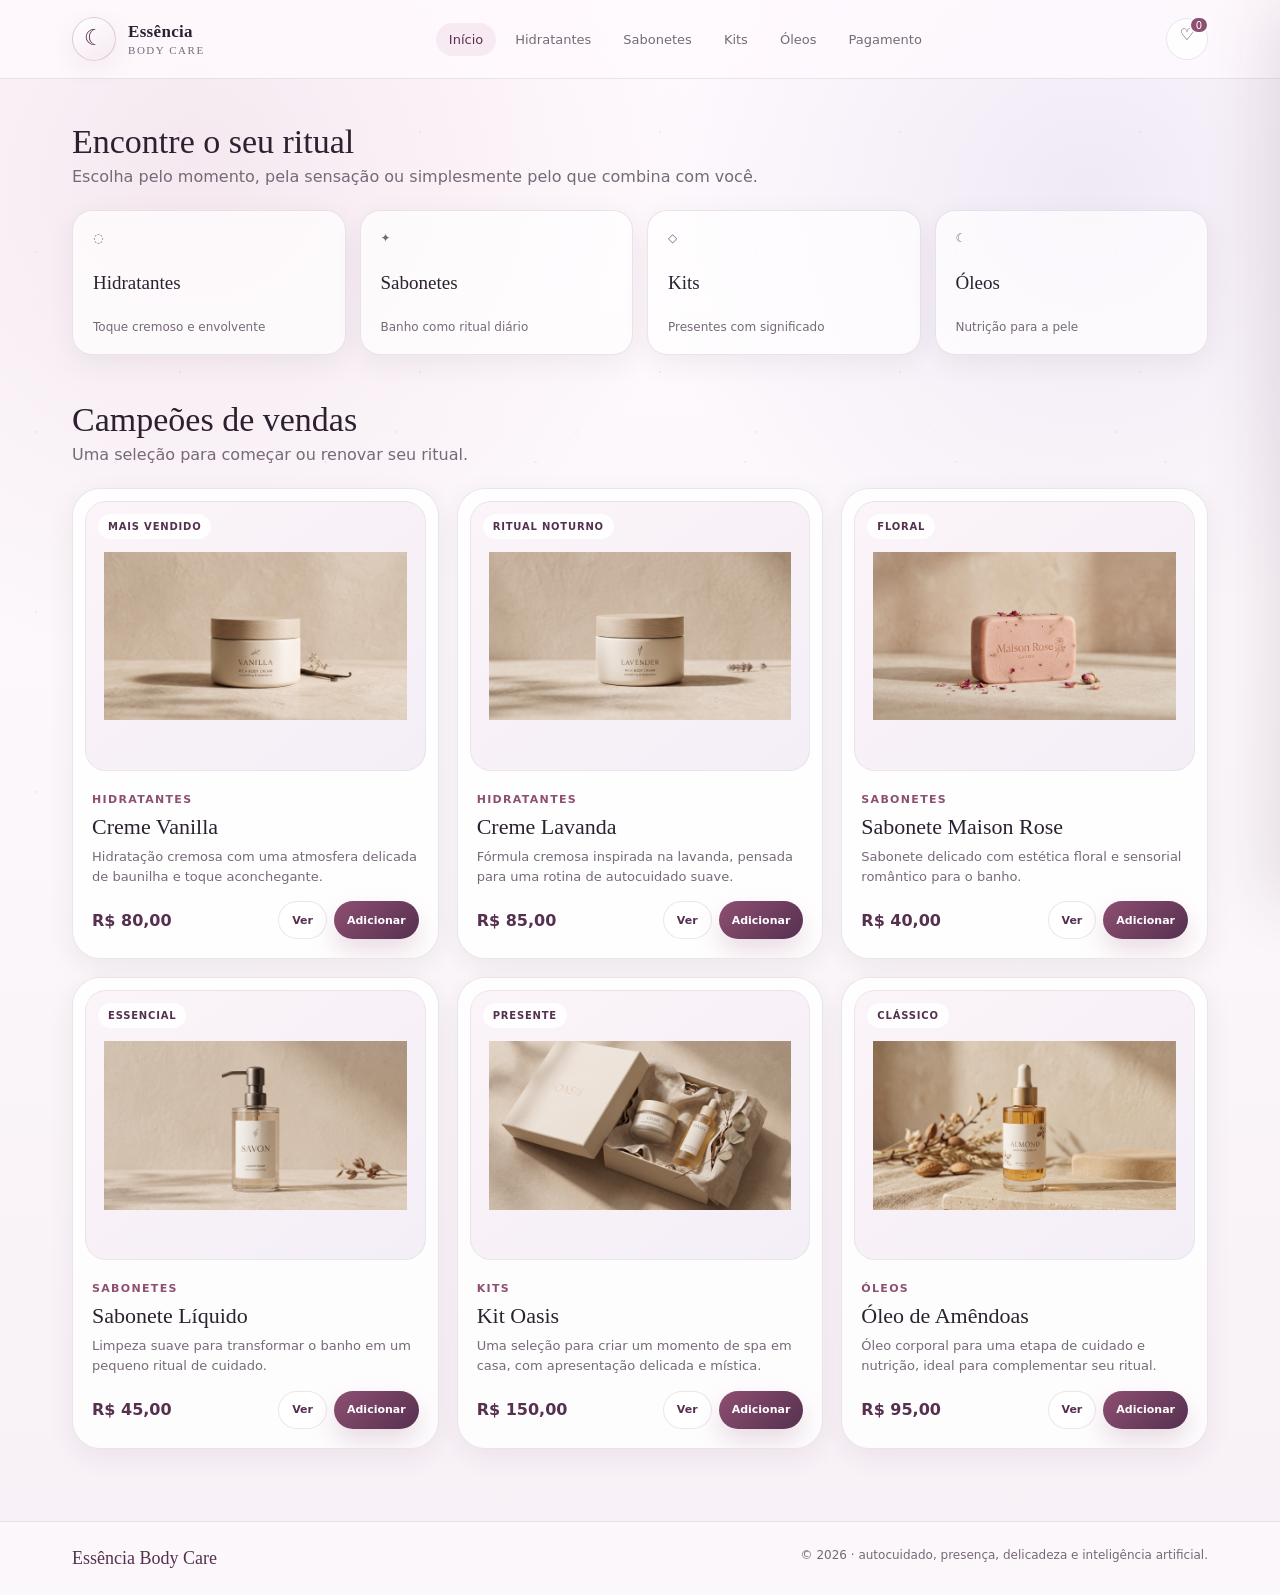
==== index.html @ bad90741 "Primeiro commit" ====
<!DOCTYPE html>
<html lang="pt-BR">
<head>
  <meta charset="UTF-8">
  <meta name="viewport" content="width=device-width, initial-scale=1.0">
  <meta name="description" content="Essência Body Care — cosméticos e rituais de autocuidado com estética feminina e mística.">
  <title>Essência Body Care — Autocuidado com essência</title>
  <link rel="stylesheet" href="css/style.css">
</head>
<body data-category="Todos">
  <header class="topbar">
    <div class="header-inner">
      <a class="brand" href="index.html" aria-label="Essência Body Care — Início">
        <span class="brand-mark" aria-hidden="true"></span>
        <span class="brand-text"><strong>Essência</strong><span>Body Care</span></span>
      </a>
      <nav class="nav" aria-label="Navegação principal">
        <a class="active" href="index.html">Início</a>
        <a href="html/Hidratantes.html">Hidratantes</a>
        <a href="html/Sabonetes.html">Sabonetes</a>
        <a href="html/Kits.html">Kits</a>
        <a href="html/Oleos.html">Óleos</a>
        <a href="html/DadosPagamento.html">Pagamento</a>
      </nav>

      <div class="header-actions">
        <button class="icon-btn" type="button" data-open-cart aria-label="Abrir carrinho" title="Carrinho">
          ♡<span class="cart-count" data-cart-count>0</span>
        </button>
      </div>
    </div>
  </header>

  <main>
    <section id="colecao" >
      <div class="section-heading">
        <div><h2>Encontre o seu ritual</h2><p>Escolha pelo momento, pela sensação ou simplesmente pelo que combina com você.</p></div>
      </div>
      <div class="category-grid">
        <a class="category-card" href="html/Hidratantes.html"><span class="category-icon">◌</span><strong>Hidratantes</strong><span>Toque cremoso e envolvente</span></a>
        <a class="category-card" href="html/Sabonetes.html"><span class="category-icon">✦</span><strong>Sabonetes</strong><span>Banho como ritual diário</span></a>
        <a class="category-card" href="html/Kits.html"><span class="category-icon">◇</span><strong>Kits</strong><span>Presentes com significado</span></a>
        <a class="category-card" href="html/Oleos.html"><span class="category-icon">☾</span><strong>Óleos</strong><span>Nutrição para a pele</span></a>
      </div>
    </section>
    <section>
      <div class="section-heading">
        <div><h2>Campeões de vendas</h2><p>Uma seleção para começar ou renovar seu ritual.</p></div>
      </div>
      <div class="grid" data-product-grid></div>
    </section>
  </main>

  <div class="overlay" data-overlay></div>
  <aside class="cart-drawer" data-cart-drawer aria-label="Carrinho">
    <div class="cart-head"><h2>Seu carrinho</h2><button class="icon-btn" data-close-cart type="button" aria-label="Fechar carrinho">×</button></div>
    <div class="cart-list" data-cart-list></div>
    <div class="cart-foot">
      <div class="order-total"><span>Total</span><span data-cart-total>R$ 0,00</span></div>
      <a href="html/DadosPagamento.html" class="btn full" style="margin-top:12px">Ir para pagamento</a>
    </div>
  </aside>

  <div class="toast" data-toast role="status" aria-live="polite"></div>

  <footer>
    <div class="footer-inner"><span class="footer-brand">Essência Body Care</span><span>© 2026 · autocuidado, presença, delicadeza e inteligência artificial.</span></div>
  </footer>
  <script src="js/common.js"></script>
</body>
</html>
---- css/style.css ----
/* =========================================================
   ESSÊNCIA BODY CARE — DESIGN SYSTEM
   Estética: feminina + minimalista + mística
   Sem frameworks externos: ideal para GitHub Pages.
   ========================================================= */

:root {
  --bg: #fbf7fa;
  --surface: rgba(255, 255, 255, 0.82);
  --surface-solid: #ffffff;
  --ink: #2c2130;
  --muted: #766978;
  --line: rgba(95, 63, 93, 0.13);
  --rose: #b56f91;
  --rose-deep: #8d4f72;
  --lavender: #9c8ac8;
  --plum: #56304f;
  --gold: #cda772;
  --cream: #fff9f0;
  --shadow: 0 18px 50px rgba(74, 41, 66, 0.09);
  --shadow-soft: 0 8px 28px rgba(74, 41, 66, 0.07);
  --radius-lg: 28px;
  --radius-md: 20px;
  --radius-sm: 14px;
  --max: 1180px;
}

* {
  box-sizing: border-box;
}
html {
  scroll-behavior: smooth;
}
body {
  margin: 0;
  font-family:
    Inter,
    ui-sans-serif,
    system-ui,
    -apple-system,
    BlinkMacSystemFont,
    "Segoe UI",
    sans-serif;
  color: var(--ink);
  background:
    radial-gradient(
      circle at 15% 10%,
      rgba(181, 111, 145, 0.12),
      transparent 28%
    ),
    radial-gradient(
      circle at 85% 12%,
      rgba(156, 138, 200, 0.14),
      transparent 25%
    ),
    linear-gradient(180deg, #fffafe 0%, var(--bg) 52%, #f8f0f6 100%);
  min-height: 100vh;
}

body::before {
  content: "";
  position: fixed;
  inset: 0;
  pointer-events: none;
  opacity: 0.32;
  background-image:
    radial-gradient(
      circle at 20% 40%,
      rgba(205, 167, 114, 0.45) 0 1px,
      transparent 1.5px
    ),
    radial-gradient(
      circle at 75% 55%,
      rgba(181, 111, 145, 0.33) 0 1px,
      transparent 1.5px
    ),
    radial-gradient(
      circle at 55% 20%,
      rgba(156, 138, 200, 0.32) 0 1px,
      transparent 1.5px
    );
  background-size:
    180px 180px,
    240px 240px,
    210px 210px;
  z-index: -1;
}

a {
  color: inherit;
  text-decoration: none;
}
button,
input,
select {
  font: inherit;
}

/* ---------- Topbar / Header ---------- */
.topbar {
  position: sticky;
  top: 0;
  z-index: 30;
  backdrop-filter: blur(18px);
  background: rgba(255, 250, 254, 0.78);
  border-bottom: 1px solid var(--line);
}

.header-inner {
  max-width: var(--max);
  margin: auto;
  min-height: 78px;
  padding: 14px 22px;
  display: grid;
  grid-template-columns: auto 1fr auto;
  align-items: center;
  gap: 24px;
}

.brand {
  display: inline-flex;
  align-items: center;
  gap: 12px;
  font-family: Georgia, "Times New Roman", serif;
  letter-spacing: 0.02em;
}

.brand-mark {
  width: 44px;
  height: 44px;
  border: 1px solid rgba(141, 79, 114, 0.25);
  border-radius: 50%;
  position: relative;
  display: grid;
  place-items: center;
  background: linear-gradient(145deg, #fff, #f6e9f2);
  box-shadow: var(--shadow-soft);
}

.brand-mark::before {
  content: "☾";
  font-size: 22px;
  color: var(--plum);
  transform: translateY(-1px);
}

.brand-text strong {
  display: block;
  font-size: 17px;
}
.brand-text span {
  display: block;
  color: var(--muted);
  font-size: 11px;
  letter-spacing: 0.14em;
  text-transform: uppercase;
  margin-top: 2px;
}

.nav {
  display: flex;
  justify-content: center;
  gap: 6px;
  flex-wrap: wrap;
}

.nav a {
  padding: 9px 13px;
  border-radius: 999px;
  color: var(--muted);
  font-size: 13px;
  transition: 0.2s ease;
}
.nav a:hover,
.nav a.active {
  color: var(--plum);
  background: rgba(181, 111, 145, 0.1);
}

.header-actions {
  display: flex;
  gap: 9px;
  align-items: center;
}
.icon-btn {
  width: 42px;
  height: 42px;
  border: 1px solid var(--line);
  background: rgba(255, 255, 255, 0.75);
  border-radius: 50%;
  display: inline-grid;
  place-items: center;
  cursor: pointer;
  color: var(--plum);
  transition: 0.2s ease;
}
.icon-btn:hover {
  transform: translateY(-2px);
  box-shadow: var(--shadow-soft);
}

.cart-count {
  position: absolute;
  margin: -28px 0 0 24px;
  min-width: 18px;
  height: 18px;
  padding: 0 5px;
  border-radius: 999px;
  background: var(--rose-deep);
  color: white;
  font-size: 10px;
  display: grid;
  place-items: center;
  border: 2px solid #fffafe;
}

/* ---------- Main shell ---------- */
main {
  max-width: var(--max);
  margin: auto;
  padding: 34px 22px 72px;
}
.section-heading {
  display: flex;
  justify-content: space-between;
  align-items: end;
  gap: 18px;
  margin: 10px 0 24px;
}
.section-heading h2,
.page-heading h1 {
  margin: 0;
  font-family: Georgia, "Times New Roman", serif;
  font-weight: 500;
}
.section-heading h2 {
  font-size: clamp(25px, 4vw, 34px);
}
.section-heading p,
.page-heading p {
  color: var(--muted);
  margin: 6px 0 0;
}

/* ---------- Hero ---------- */
.hero {
  position: relative;
  overflow: hidden;
  min-height: 430px;
  border-radius: 34px;
  background:
    radial-gradient(
      circle at 85% 25%,
      rgba(205, 167, 114, 0.36),
      transparent 18%
    ),
    radial-gradient(
      circle at 72% 75%,
      rgba(156, 138, 200, 0.38),
      transparent 24%
    ),
    linear-gradient(135deg, #f7e9f2 0%, #eee6f6 55%, #fff6ee 100%);
  border: 1px solid rgba(95, 63, 93, 0.11);
  box-shadow: var(--shadow);
  display: grid;
  grid-template-columns: 1.25fr 0.75fr;
  align-items: center;
  padding: 54px;
}

.hero::before {
  content: "";
  position: absolute;
  width: 320px;
  height: 320px;
  right: -45px;
  top: -85px;
  border-radius: 50%;
  border: 1px solid rgba(86, 48, 79, 0.12);
  box-shadow:
    0 0 0 22px rgba(255, 255, 255, 0.16),
    0 0 0 44px rgba(255, 255, 255, 0.1);
}

.hero::after {
  content: "✦  ✧  ✦";
  position: absolute;
  right: 52px;
  top: 44px;
  color: var(--gold);
  letter-spacing: 18px;
  font-size: 16px;
}

.hero-copy {
  position: relative;
  z-index: 2;
  max-width: 580px;
}
.eyebrow {
  display: inline-flex;
  align-items: center;
  gap: 8px;
  text-transform: uppercase;
  letter-spacing: 0.18em;
  font-size: 10px;
  font-weight: 700;
  color: var(--rose-deep);
  margin-bottom: 16px;
}
.eyebrow::before {
  content: "";
  width: 25px;
  height: 1px;
  background: currentColor;
}
.hero h1 {
  margin: 0;
  font-family: Georgia, "Times New Roman", serif;
  font-size: clamp(38px, 6vw, 64px);
  line-height: 0.98;
  font-weight: 500;
}
.hero h1 em {
  color: var(--rose-deep);
  font-style: normal;
}
.hero p {
  max-width: 520px;
  font-size: 16px;
  line-height: 1.75;
  color: #635466;
  margin: 20px 0 28px;
}
.hero-actions {
  display: flex;
  gap: 10px;
  flex-wrap: wrap;
}

.hero-art {
  position: relative;
  min-height: 310px;
}
.orb {
  width: 250px;
  height: 250px;
  border-radius: 50%;
  position: absolute;
  top: 35px;
  right: 40px;
  background: radial-gradient(
    circle at 33% 30%,
    rgba(255, 255, 255, 0.95),
    rgba(255, 255, 255, 0.5) 38%,
    rgba(181, 111, 145, 0.24) 76%,
    rgba(86, 48, 79, 0.14) 100%
  );
  border: 1px solid rgba(86, 48, 79, 0.1);
  box-shadow:
    inset -25px -30px 50px rgba(141, 79, 114, 0.1),
    0 20px 70px rgba(86, 48, 79, 0.1);
}
.orb::before {
  content: "☾";
  position: absolute;
  right: 35px;
  top: 26px;
  font-size: 72px;
  color: rgba(86, 48, 79, 0.2);
}
.orb::after {
  content: "✦";
  position: absolute;
  left: 48px;
  bottom: 34px;
  font-size: 26px;
  color: rgba(205, 167, 114, 0.85);
}

/* ---------- Pills / Buttons ---------- */
.btn {
  border: 0;
  cursor: pointer;
  display: inline-flex;
  justify-content: center;
  align-items: center;
  gap: 9px;
  min-height: 44px;
  padding: 0 18px;
  border-radius: 999px;
  background: linear-gradient(135deg, var(--rose-deep), var(--plum));
  color: #fff;
  font-weight: 700;
  font-size: 13px;
  box-shadow: 0 12px 26px rgba(141, 79, 114, 0.2);
  transition:
    transform 0.2s ease,
    box-shadow 0.2s ease,
    opacity 0.2s ease;
}
.btn:hover {
  transform: translateY(-2px);
  box-shadow: 0 16px 30px rgba(141, 79, 114, 0.26);
}
.btn.secondary {
  color: var(--plum);
  background: rgba(255, 255, 255, 0.7);
  border: 1px solid var(--line);
  box-shadow: none;
}
.btn.full {
  width: 100%;
}

/* ---------- Categories ---------- */
.category-grid {
  display: grid;
  grid-template-columns: repeat(4, 1fr);
  gap: 14px;
  margin: 0 0 46px;
}
.category-card {
  min-height: 145px;
  padding: 20px;
  border-radius: var(--radius-md);
  border: 1px solid var(--line);
  background: rgba(255, 255, 255, 0.68);
  box-shadow: var(--shadow-soft);
  display: flex;
  flex-direction: column;
  justify-content: space-between;
  transition: 0.25s ease;
}
.category-card:hover {
  transform: translateY(-4px);
  box-shadow: var(--shadow);
}
.category-icon {
  font-size: 27px;
  color: var(--rose-deep);
}
.category-card strong {
  font-family: Georgia, "Times New Roman", serif;
  font-size: 19px;
  font-weight: 500;
}
.category-card span {
  color: var(--muted);
  font-size: 12px;
}

/* ---------- Product catalog ---------- */
.toolbar {
  display: grid;
  grid-template-columns: 1fr auto auto;
  gap: 10px;
  margin: 18px 0 24px;
}
.search {
  position: relative;
}
.search input,
.field input,
.field select {
  width: 100%;
  border: 1px solid var(--line);
  outline: 0;
  background: rgba(255, 255, 255, 0.82);
  color: var(--ink);
  border-radius: 999px;
  min-height: 46px;
  padding: 0 16px;
  box-shadow: 0 4px 18px rgba(74, 41, 66, 0.04);
}
.search input {
  padding-left: 44px;
}
.search::before {
  content: "⌕";
  position: absolute;
  left: 17px;
  top: 50%;
  transform: translateY(-53%);
  color: var(--rose-deep);
  font-size: 22px;
  z-index: 1;
}

.filter-pills {
  display: flex;
  gap: 7px;
  flex-wrap: wrap;
  margin-bottom: 22px;
}
.filter-pill {
  border: 1px solid var(--line);
  background: rgba(255, 255, 255, 0.7);
  color: var(--muted);
  padding: 9px 13px;
  border-radius: 999px;
  cursor: pointer;
  font-size: 12px;
}
.filter-pill.active {
  background: rgba(181, 111, 145, 0.13);
  color: var(--plum);
  border-color: rgba(141, 79, 114, 0.25);
}

.grid {
  display: grid;
  grid-template-columns: repeat(3, 1fr);
  gap: 18px;
}
.card {
  position: relative;
  overflow: hidden;
  background: rgba(255, 255, 255, 0.84);
  border: 1px solid var(--line);
  border-radius: var(--radius-lg);
  box-shadow: var(--shadow-soft);
  padding: 12px;
  display: flex;
  flex-direction: column;
  transition: 0.25s ease;
}
.card:hover {
  transform: translateY(-5px);
  box-shadow: var(--shadow);
}
.card-media {
  position: relative;
  height: 270px;
  border-radius: 21px;
  overflow: hidden;
  background: linear-gradient(145deg, #fbf4f8, #f4eef7);
  border: 1px solid rgba(95, 63, 93, 0.08);
  display: flex;
  align-items: center;
  justify-content: center;
}
.card-media img {
  width: 100%;
  height: 100%;
  object-fit: contain; /* Não corta a imagem: mostra o produto inteiro. */
  padding: 18px;
  transition: transform 0.35s ease;
}
.card:hover .card-media img {
  transform: scale(1.03);
}
.card-badge {
  position: absolute;
  left: 12px;
  top: 12px;
  z-index: 2;
  padding: 7px 10px;
  border-radius: 999px;
  color: var(--plum);
  background: rgba(255, 255, 255, 0.88);
  backdrop-filter: blur(8px);
  font-size: 10px;
  font-weight: 800;
  letter-spacing: 0.08em;
  text-transform: uppercase;
}
.card-body {
  padding: 17px 7px 7px;
}
.card-category {
  color: var(--rose-deep);
  font-size: 11px;
  text-transform: uppercase;
  letter-spacing: 0.12em;
  font-weight: 800;
}
.card h3 {
  margin: 7px 0 7px;
  font:
    500 22px Georgia,
    "Times New Roman",
    serif;
}
.card p {
  margin: 0 0 14px;
  color: var(--muted);
  font-size: 13px;
  min-height: 38px;
  line-height: 1.55;
}
.card-bottom {
  display: flex;
  align-items: center;
  justify-content: space-between;
  gap: 10px;
}
.price {
  font-weight: 800;
  color: var(--plum);
  font-size: 16px;
}
.card-actions {
  display: flex;
  gap: 7px;
}
.mini-btn {
  min-height: 38px;
  padding: 0 13px;
  font-size: 11px;
}

/* ---------- Generic page heading ---------- */
.page-heading {
  padding: 16px 0 6px;
}
.page-heading h1 {
  font-size: clamp(34px, 5vw, 48px);
}

/* ---------- Product details ---------- */
.product-detail {
  display: grid;
  grid-template-columns: 1.05fr 0.95fr;
  gap: 30px;
  align-items: start;
}
.product-gallery {
  border: 1px solid var(--line);
  border-radius: 30px;
  background: rgba(255, 255, 255, 0.76);
  box-shadow: var(--shadow);
  min-height: 580px;
  display: grid;
  place-items: center;
  padding: 25px;
}
.product-gallery img {
  width: 100%;
  height: 520px;
  object-fit: contain;
}
.product-info {
  padding: 14px 6px;
}
.product-info .category {
  color: var(--rose-deep);
  font-size: 11px;
  letter-spacing: 0.13em;
  text-transform: uppercase;
  font-weight: 800;
}
.product-info h1 {
  margin: 8px 0 10px;
  font:
    500 clamp(36px, 5vw, 54px) Georgia,
    "Times New Roman",
    serif;
}
.product-info .description {
  color: var(--muted);
  line-height: 1.75;
  max-width: 570px;
}
.detail-price {
  margin: 20px 0;
  font-size: 28px;
  font-weight: 800;
  color: var(--plum);
}
.detail-card {
  border-top: 1px solid var(--line);
  border-bottom: 1px solid var(--line);
  padding: 18px 0;
  margin: 20px 0;
}
.detail-card div {
  display: flex;
  justify-content: space-between;
  padding: 7px 0;
  color: var(--muted);
  font-size: 13px;
}
.detail-card strong {
  color: var(--ink);
}

/* ---------- Checkout ---------- */
.checkout {
  display: grid;
  grid-template-columns: 1fr 360px;
  gap: 24px;
  align-items: start;
}
.panel {
  background: rgba(255, 255, 255, 0.8);
  border: 1px solid var(--line);
  border-radius: 26px;
  box-shadow: var(--shadow-soft);
  padding: 22px;
}
.panel h3 {
  margin: 0 0 18px;
  font:
    500 24px Georgia,
    "Times New Roman",
    serif;
}
.form-grid {
  display: grid;
  grid-template-columns: repeat(2, 1fr);
  gap: 13px;
}
.field {
  margin-bottom: 13px;
}
.field.full {
  grid-column: 1 / -1;
}
.field label {
  display: block;
  font-size: 11px;
  font-weight: 800;
  letter-spacing: 0.08em;
  text-transform: uppercase;
  margin: 0 0 7px;
  color: var(--muted);
}
.field input,
.field select {
  border-radius: 14px;
  padding: 0 13px;
}
.order-row {
  display: flex;
  justify-content: space-between;
  gap: 12px;
  color: var(--muted);
  font-size: 13px;
  padding: 7px 0;
}
.order-total {
  border-top: 1px solid var(--line);
  margin-top: 9px;
  padding-top: 15px;
  display: flex;
  justify-content: space-between;
  font-weight: 800;
  color: var(--plum);
  font-size: 19px;
}
.notice {
  margin-top: 12px;
  padding: 11px 13px;
  border-radius: 13px;
  background: rgba(205, 167, 114, 0.1);
  color: #765e3c;
  font-size: 12px;
  line-height: 1.55;
}

/* ---------- Cart drawer ---------- */
.overlay {
  position: fixed;
  inset: 0;
  background: rgba(49, 28, 45, 0.34);
  opacity: 0;
  pointer-events: none;
  transition: 0.25s ease;
  z-index: 49;
}
.overlay.open {
  opacity: 1;
  pointer-events: auto;
}
.cart-drawer {
  position: fixed;
  right: 0;
  top: 0;
  height: 100%;
  width: min(410px, 94vw);
  z-index: 50;
  background: #fffafd;
  border-left: 1px solid var(--line);
  box-shadow: -20px 0 60px rgba(74, 41, 66, 0.13);
  transform: translateX(102%);
  transition: transform 0.28s ease;
  display: flex;
  flex-direction: column;
}
.cart-drawer.open {
  transform: translateX(0);
}
.cart-head {
  padding: 20px;
  display: flex;
  justify-content: space-between;
  align-items: center;
  border-bottom: 1px solid var(--line);
}
.cart-head h2 {
  margin: 0;
  font:
    500 25px Georgia,
    "Times New Roman",
    serif;
}
.cart-list {
  flex: 1;
  overflow: auto;
  padding: 14px 18px;
}
.cart-item {
  display: grid;
  grid-template-columns: 64px 1fr auto;
  gap: 12px;
  align-items: center;
  padding: 11px 0;
  border-bottom: 1px solid var(--line);
}
.cart-item img {
  width: 64px;
  height: 64px;
  border-radius: 12px;
  object-fit: contain;
  background: #f8f0f5;
  padding: 5px;
}
.cart-item strong {
  display: block;
  font-size: 13px;
  margin-bottom: 4px;
}
.cart-item span {
  color: var(--muted);
  font-size: 11px;
}
.qty {
  display: inline-flex;
  align-items: center;
  border: 1px solid var(--line);
  border-radius: 999px;
  margin-top: 7px;
  overflow: hidden;
}
.qty button {
  width: 28px;
  height: 28px;
  border: 0;
  background: transparent;
  cursor: pointer;
  color: var(--plum);
}
.qty b {
  font-size: 11px;
  min-width: 24px;
  text-align: center;
}
.cart-foot {
  padding: 16px 18px 20px;
  border-top: 1px solid var(--line);
}
.empty {
  padding: 56px 15px;
  text-align: center;
  color: var(--muted);
}
.empty strong {
  display: block;
  font:
    500 25px Georgia,
    "Times New Roman",
    serif;
  color: var(--plum);
  margin-bottom: 7px;
}

/* ---------- Toast ---------- */
.toast {
  position: fixed;
  left: 50%;
  bottom: 22px;
  transform: translate(-50%, 20px);
  z-index: 70;
  background: var(--plum);
  color: #fff;
  padding: 12px 16px;
  border-radius: 999px;
  box-shadow: var(--shadow);
  font-size: 12px;
  opacity: 0;
  pointer-events: none;
  transition: 0.25s ease;
}
.toast.show {
  opacity: 1;
  transform: translate(-50%, 0);
}

/* ---------- Footer ---------- */
footer {
  border-top: 1px solid var(--line);
  background: rgba(255, 255, 255, 0.48);
}
.footer-inner {
  max-width: var(--max);
  margin: auto;
  padding: 26px 22px;
  display: flex;
  justify-content: space-between;
  gap: 15px;
  color: var(--muted);
  font-size: 12px;
}
.footer-brand {
  font-family: Georgia, "Times New Roman", serif;
  color: var(--plum);
  font-size: 18px;
}

/* ---------- Responsive ---------- */
@media (max-width: 960px) {
  .header-inner {
    grid-template-columns: 1fr auto;
  }
  .nav {
    grid-column: 1 / -1;
    order: 3;
    justify-content: flex-start;
    overflow-x: auto;
    flex-wrap: nowrap;
    padding-bottom: 2px;
  }
  .hero {
    grid-template-columns: 1fr;
    padding: 40px;
  }
  .hero-art {
    display: none;
  }
  .category-grid {
    grid-template-columns: repeat(2, 1fr);
  }
  .grid {
    grid-template-columns: repeat(2, 1fr);
  }
  .product-detail,
  .checkout {
    grid-template-columns: 1fr;
  }
}

@media (max-width: 640px) {
  .header-inner {
    padding: 11px 15px;
    gap: 11px;
  }
  .brand-text span {
    display: none;
  }
  main {
    padding: 24px 15px 55px;
  }
  .hero {
    min-height: 420px;
    padding: 30px 24px;
    border-radius: 26px;
  }
  .hero h1 {
    font-size: 42px;
  }
  .section-heading {
    align-items: start;
    flex-direction: column;
  }
  .toolbar {
    grid-template-columns: 1fr;
  }
  .grid {
    grid-template-columns: 1fr;
  }
  .category-grid {
    grid-template-columns: 1fr 1fr;
  }
  .card-media {
    height: 300px;
  }
  .product-gallery {
    min-height: 390px;
  }
  .product-gallery img {
    height: 350px;
  }
  .form-grid {
    grid-template-columns: 1fr;
  }
  .field.full {
    grid-column: auto;
  }
  .footer-inner {
    flex-direction: column;
  }
}
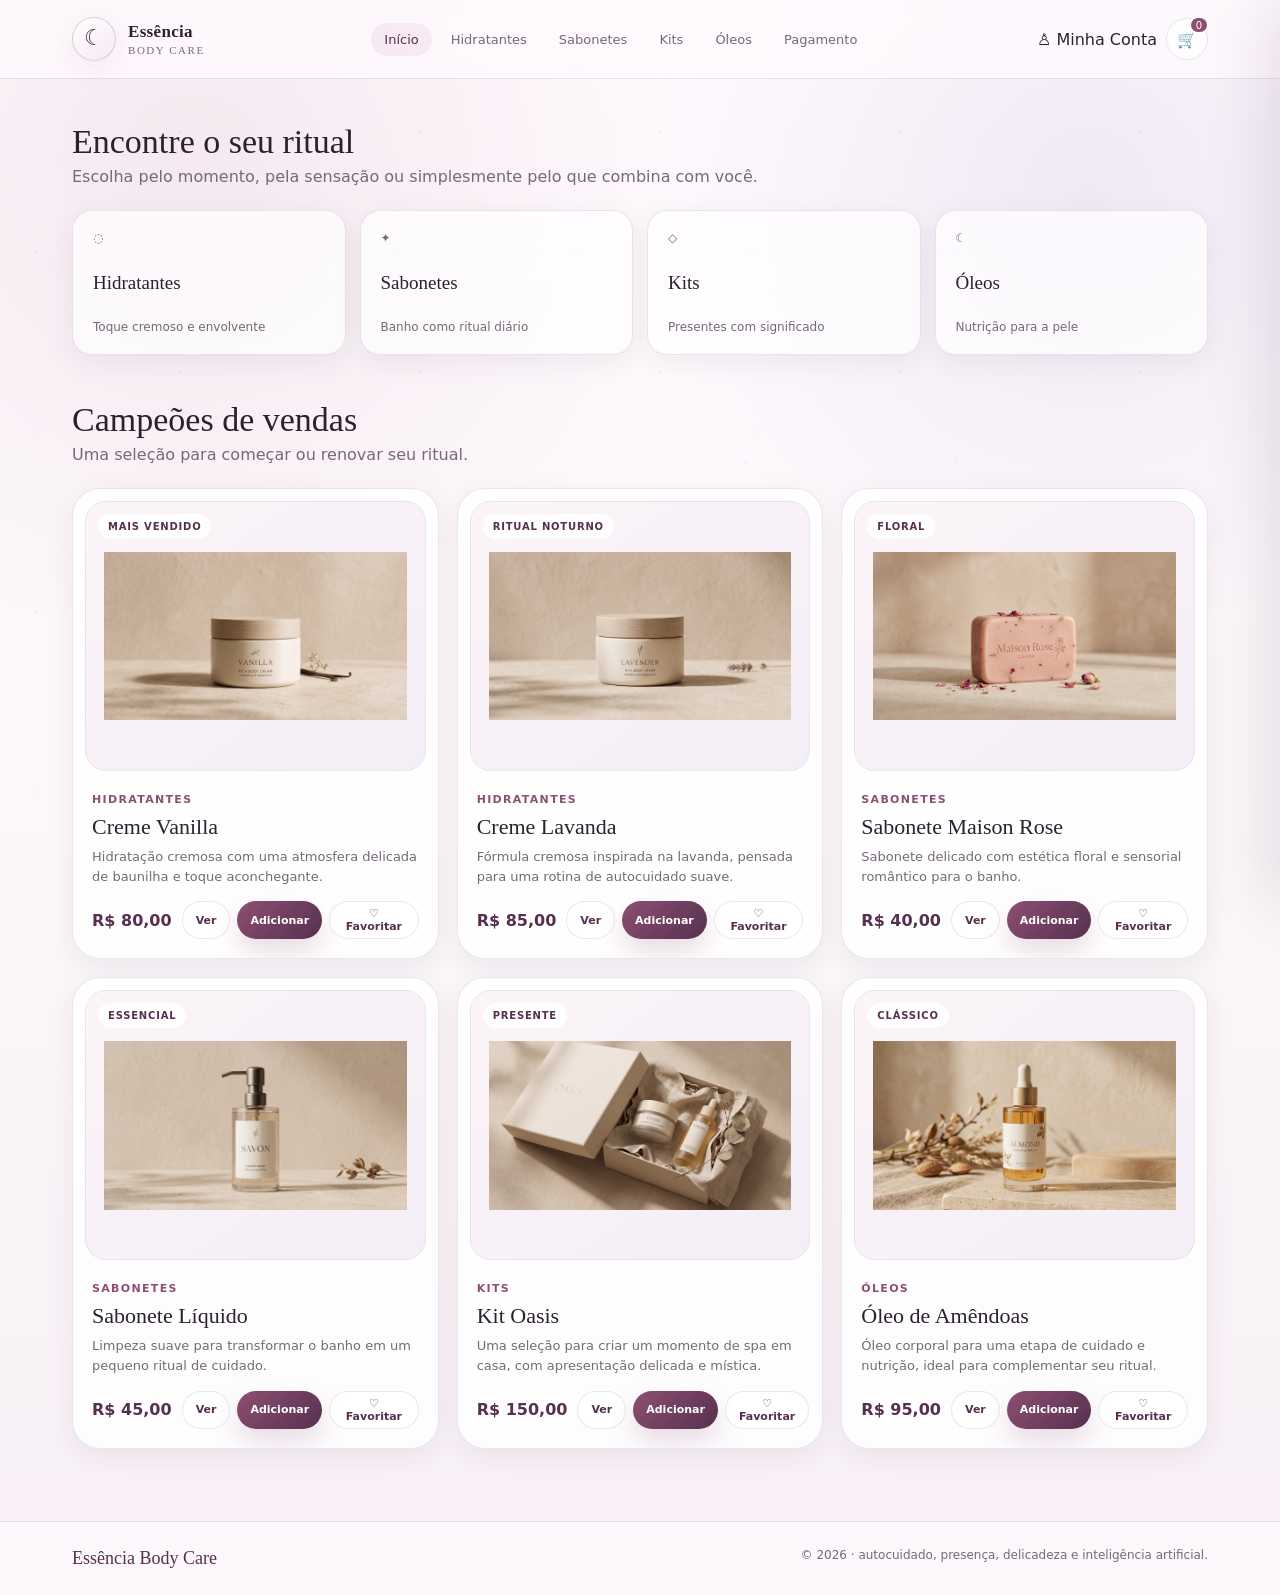
==== commit 7637af2d: "Adição de novas funcionalidades e alteração no estilo." ====
--- a/index.html
+++ b/index.html
@@ -1,71 +1,140 @@
-<!DOCTYPE html>
+<!doctype html>
 <html lang="pt-BR">
-<head>
-  <meta charset="UTF-8">
-  <meta name="viewport" content="width=device-width, initial-scale=1.0">
-  <meta name="description" content="Essência Body Care — cosméticos e rituais de autocuidado com estética feminina e mística.">
-  <title>Essência Body Care — Autocuidado com essência</title>
-  <link rel="stylesheet" href="css/style.css">
-</head>
-<body data-category="Todos">
-  <header class="topbar">
-    <div class="header-inner">
-      <a class="brand" href="index.html" aria-label="Essência Body Care — Início">
-        <span class="brand-mark" aria-hidden="true"></span>
-        <span class="brand-text"><strong>Essência</strong><span>Body Care</span></span>
-      </a>
-      <nav class="nav" aria-label="Navegação principal">
-        <a class="active" href="index.html">Início</a>
-        <a href="html/Hidratantes.html">Hidratantes</a>
-        <a href="html/Sabonetes.html">Sabonetes</a>
-        <a href="html/Kits.html">Kits</a>
-        <a href="html/Oleos.html">Óleos</a>
-        <a href="html/DadosPagamento.html">Pagamento</a>
-      </nav>
+  <head>
+    <meta charset="UTF-8" />
+    <meta name="viewport" content="width=device-width, initial-scale=1.0" />
+    <meta
+      name="description"
+      content="Essência Body Care — cosméticos e rituais de autocuidado com estética feminina e mística."
+    />
+    <title>Essência Body Care — Autocuidado com essência</title>
+    <link rel="stylesheet" href="../css/style.css" />
+    <link rel="stylesheet" href="../css/modern.css" />
+  </head>
+  <body data-category="Todos">
+    <header class="topbar">
+      <div class="header-inner">
+        <a
+          class="brand"
+          href="index.html"
+          aria-label="Essência Body Care — Início"
+        >
+          <span class="brand-mark" aria-hidden="true"></span>
+          <span class="brand-text"
+            ><strong>Essência</strong><span>Body Care</span></span
+          >
+        </a>
+        <nav class="nav" aria-label="Navegação principal">
+          <a class="active" href="index.html">Início</a>
+          <a href="html/Hidratantes.html">Hidratantes</a>
+          <a href="html/Sabonetes.html">Sabonetes</a>
+          <a href="html/Kits.html">Kits</a>
+          <a href="html/Oleos.html">Óleos</a>
+          <a href="html/DadosPagamento.html">Pagamento</a>
+        </nav>
 
-      <div class="header-actions">
-        <button class="icon-btn" type="button" data-open-cart aria-label="Abrir carrinho" title="Carrinho">
-          ♡<span class="cart-count" data-cart-count>0</span>
+        <div class="header-actions">
+          <a
+            href="html/Usuario.html"
+            class="account-link"
+            aria-label="Minha Conta"
+          >
+            <span>♙</span>
+            Minha Conta
+          </a>
+
+          <button
+            class="icon-btn"
+            type="button"
+            data-open-cart
+            aria-label="Abrir carrinho"
+          >
+              🛒
+            <span class="cart-count" data-cart-count>0</span>
+          </button>
+        </div>
+      </div>
+    </header>
+
+    <main>
+      <section id="colecao">
+        <div class="section-heading">
+          <div>
+            <h2>Encontre o seu ritual</h2>
+            <p>
+              Escolha pelo momento, pela sensação ou simplesmente pelo que
+              combina com você.
+            </p>
+          </div>
+        </div>
+        <div class="category-grid">
+          <a class="category-card" href="html/Hidratantes.html"
+            ><span class="category-icon">◌</span><strong>Hidratantes</strong
+            ><span>Toque cremoso e envolvente</span></a
+          >
+          <a class="category-card" href="html/Sabonetes.html"
+            ><span class="category-icon">✦</span><strong>Sabonetes</strong
+            ><span>Banho como ritual diário</span></a
+          >
+          <a class="category-card" href="html/Kits.html"
+            ><span class="category-icon">◇</span><strong>Kits</strong
+            ><span>Presentes com significado</span></a
+          >
+          <a class="category-card" href="html/Oleos.html"
+            ><span class="category-icon">☾</span><strong>Óleos</strong
+            ><span>Nutrição para a pele</span></a
+          >
+        </div>
+      </section>
+      <section>
+        <div class="section-heading">
+          <div>
+            <h2>Campeões de vendas</h2>
+            <p>Uma seleção para começar ou renovar seu ritual.</p>
+          </div>
+        </div>
+        <div class="grid" data-product-grid></div>
+      </section>
+    </main>
+
+    <div class="overlay" data-overlay></div>
+    <aside class="cart-drawer" data-cart-drawer aria-label="Carrinho">
+      <div class="cart-head">
+        <h2>Seu carrinho</h2>
+        <button
+          class="icon-btn"
+          data-close-cart
+          type="button"
+          aria-label="Fechar carrinho"
+        >
+          ×
         </button>
       </div>
-    </div>
-  </header>
+      <div class="cart-list" data-cart-list></div>
+      <div class="cart-foot">
+        <div class="order-total">
+          <span>Total</span><span data-cart-total>R$ 0,00</span>
+        </div>
+        <a
+          href="html/DadosPagamento.html"
+          class="btn full"
+          style="margin-top: 12px"
+          >Ir para pagamento</a
+        >
+      </div>
+    </aside>
 
-  <main>
-    <section id="colecao" >
-      <div class="section-heading">
-        <div><h2>Encontre o seu ritual</h2><p>Escolha pelo momento, pela sensação ou simplesmente pelo que combina com você.</p></div>
+    <div class="toast" data-toast role="status" aria-live="polite"></div>
+
+    <footer>
+      <div class="footer-inner">
+        <span class="footer-brand">Essência Body Care</span
+        ><span
+          >© 2026 · autocuidado, presença, delicadeza e inteligência
+          artificial.</span
+        >
       </div>
-      <div class="category-grid">
-        <a class="category-card" href="html/Hidratantes.html"><span class="category-icon">◌</span><strong>Hidratantes</strong><span>Toque cremoso e envolvente</span></a>
-        <a class="category-card" href="html/Sabonetes.html"><span class="category-icon">✦</span><strong>Sabonetes</strong><span>Banho como ritual diário</span></a>
-        <a class="category-card" href="html/Kits.html"><span class="category-icon">◇</span><strong>Kits</strong><span>Presentes com significado</span></a>
-        <a class="category-card" href="html/Oleos.html"><span class="category-icon">☾</span><strong>Óleos</strong><span>Nutrição para a pele</span></a>
-      </div>
-    </section>
-    <section>
-      <div class="section-heading">
-        <div><h2>Campeões de vendas</h2><p>Uma seleção para começar ou renovar seu ritual.</p></div>
-      </div>
-      <div class="grid" data-product-grid></div>
-    </section>
-  </main>
-
-  <div class="overlay" data-overlay></div>
-  <aside class="cart-drawer" data-cart-drawer aria-label="Carrinho">
-    <div class="cart-head"><h2>Seu carrinho</h2><button class="icon-btn" data-close-cart type="button" aria-label="Fechar carrinho">×</button></div>
-    <div class="cart-list" data-cart-list></div>
-    <div class="cart-foot">
-      <div class="order-total"><span>Total</span><span data-cart-total>R$ 0,00</span></div>
-      <a href="html/DadosPagamento.html" class="btn full" style="margin-top:12px">Ir para pagamento</a>
-    </div>
-  </aside>
-
-  <div class="toast" data-toast role="status" aria-live="polite"></div>
-
-  <footer>
-    <div class="footer-inner"><span class="footer-brand">Essência Body Care</span><span>© 2026 · autocuidado, presença, delicadeza e inteligência artificial.</span></div>
-  </footer>
-  <script src="js/common.js"></script>
-</body>
+    </footer>
+    <script src="js/common.js"></script>
+  </body>
 </html>
--- a/css/modern.css
+++ b/css/modern.css
@@ -0,0 +1,214 @@
+/* ESSÊNCIA BODY CARE — extensões para checkout e conta.
+   Importar APÓS style.css. Reutiliza integralmente o design system original. */
+.modern-main .page-heading {
+  margin-bottom: 28px;
+}
+.modern-main .page-heading h1 {
+  line-height: 1.12;
+}
+.modern-main .panel h2 {
+  margin: 0 0 18px;
+   font-family:
+    Inter,
+    ui-sans-serif,
+    system-ui,
+    -apple-system,
+    BlinkMacSystemFont,
+    "Segoe UI",
+    sans-serif;
+  color: var(--ink);
+}
+.method-picker {
+  border: 0;
+  padding: 0;
+  margin: 0 0 22px;
+  display: grid;
+  grid-template-columns: repeat(2, minmax(0, 1fr));
+  gap: 12px;
+}
+.method-picker legend {
+  grid-column: 1/-1;
+  margin-bottom: 12px;
+  color: var(--plum);
+  font-weight: 700;
+  font-size: 13px;
+}
+.method-picker label {
+  cursor: pointer;
+  position: relative;
+}
+.method-picker input {
+  position: absolute;
+  opacity: 0;
+  width: 1px;
+  height: 1px;
+}
+.method-picker label span {
+  display: block;
+  text-align: center;
+  padding: 18px 12px;
+  border: 1px solid var(--line);
+  border-radius: var(--radius-sm);
+  background: var(--surface);
+  color: var(--muted);
+  font-size: 13px;
+  font-weight: 700;
+  transition: 0.2s ease;
+}
+.method-picker label:hover span {
+  box-shadow: var(--shadow-soft);
+  transform: translateY(-2px);
+}
+.method-picker input:checked + span {
+  border-color: var(--rose-deep);
+  background: rgba(181, 111, 145, 0.12);
+  color: var(--plum);
+}
+.method-picker input:focus-visible + span {
+  outline: 2px solid var(--lavender);
+  outline-offset: 3px;
+}
+.payment-panel {
+  background: linear-gradient(
+    135deg,
+    rgba(247, 233, 242, 0.65),
+    rgba(238, 230, 246, 0.48)
+  );
+  border: 1px solid var(--line);
+  border-radius: var(--radius-md);
+  padding: 20px;
+  margin-bottom: 20px;
+  color: var(--muted);
+  line-height: 1.65;
+  font-size: 13px;
+}
+.payment-panel[hidden] {
+  display: none;
+}
+.payment-panel h3 {
+  color: var(--plum);
+  margin: 0 0 10px;
+}
+.payment-panel p {
+  margin: 0 0 12px;
+}
+.muted {
+  color: var(--muted);
+  font-size: 13px;
+  line-height: 1.6;
+}
+.account-tabs {
+  display: flex;
+  flex-wrap: wrap;
+  gap: 8px;
+  margin: 0 0 25px;
+}
+.account-tabs a {
+  padding: 10px 15px;
+  border-radius: 999px;
+  border: 1px solid var(--line);
+  background: var(--surface);
+  color: var(--muted);
+  font-size: 12px;
+  transition: 0.2s ease;
+}
+.account-tabs a:hover,
+.account-tabs a.active {
+  background: rgba(181, 111, 145, 0.12);
+  color: var(--plum);
+  border-color: rgba(141, 79, 114, 0.25);
+}
+.account-grid {
+  display: grid;
+  grid-template-columns: repeat(3, minmax(0, 1fr));
+  gap: 18px;
+  margin-bottom: 25px;
+}
+.account-tile {
+  display: flex;
+  flex-direction: column;
+  gap: 10px;
+  padding: 26px;
+  border-radius: var(--radius-lg);
+  border: 1px solid var(--line);
+  background: var(--surface);
+  box-shadow: var(--shadow-soft);
+  transition: 0.25s ease;
+}
+.account-tile:hover {
+  transform: translateY(-4px);
+  box-shadow: var(--shadow);
+}
+.account-tile > span {
+  font-size: 29px;
+  color: var(--rose-deep);
+}
+.account-tile h2 {
+  font:
+    500 24px Georgia,
+    "Times New Roman",
+    serif;
+  margin: 0;
+  color: var(--plum);
+}
+.account-tile p {
+  font-size: 13px;
+  color: var(--muted);
+  line-height: 1.6;
+  flex: 1;
+  margin: 0;
+}
+.account-tile strong {
+  color: var(--rose-deep);
+  font-size: 12px;
+}
+.account-panel {
+  max-width: 900px;
+}
+.account-item {
+  display: flex;
+  align-items: center;
+  justify-content: space-between;
+  gap: 20px;
+  padding: 18px 0;
+  border-bottom: 1px solid var(--line);
+}
+.account-item:last-child {
+  border-bottom: 0;
+}
+.account-item p {
+  color: var(--muted);
+  margin: 7px 0;
+  font-size: 13px;
+}
+.account-actions {
+  display: flex;
+  gap: 8px;
+  flex-wrap: wrap;
+}
+@media (max-width: 960px) {
+  .account-grid {
+    grid-template-columns: repeat(2, minmax(0, 1fr));
+  }
+}
+@media (max-width: 640px) {
+  .account-grid {
+    grid-template-columns: 1fr;
+  }
+  .account-tile {
+    padding: 22px;
+  }
+  .account-item {
+    align-items: flex-start;
+    flex-direction: column;
+  }
+  .method-picker {
+    gap: 8px;
+  }
+  .method-picker label span {
+    padding: 15px 8px;
+  }
+  .payment-panel {
+    padding: 16px;
+  }
+}
